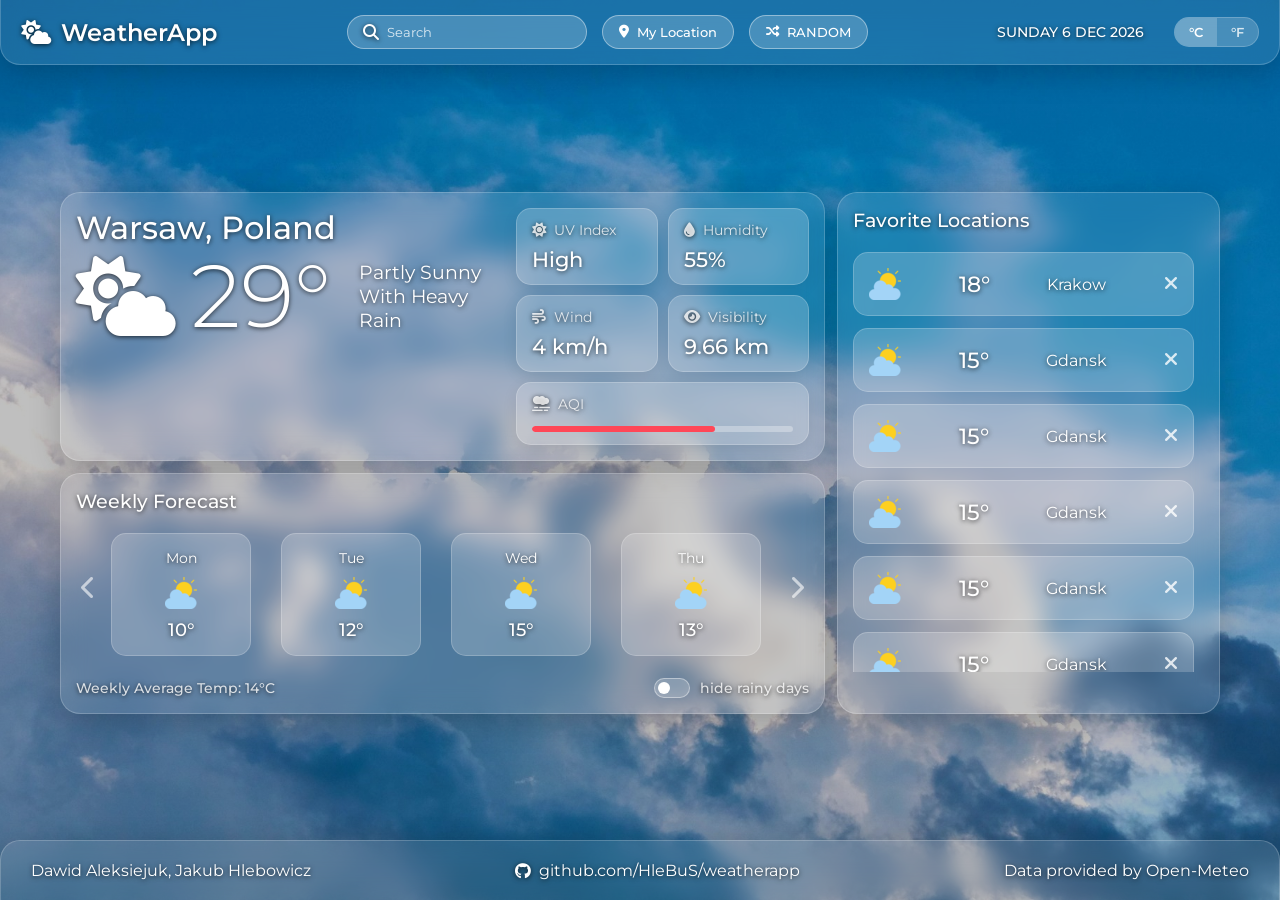
==== index.html @ d28b6c34 "enhance UI interactions and glassmorphism readability" ====
<!DOCTYPE html>
<html lang="en">
<head>
    <title>Weather App</title>
    <meta name="author" content="Dawid Aleksiejuk, Jakub Hlebowicz">
    <meta name="description" content="Minimalistic weather web app built with HTML, CSS and JavaScript. Uses wttr.in API, async data fetching, localStorage, weekly forecast and favourite cities.">    
    <meta name="robots" content="index, follow">

    <meta charset="UTF-8">
    <meta name="viewport" content="width=device-width, initial-scale=1.0">
    <meta http-equiv="X-UA-Compatible" content="IE=edge">
    <!-- Weather icons created by iconixar - Flaticon -->
    <link rel="shortcut icon" href="img/favicon.ico" type="image/x-icon">

    <link rel="stylesheet" href="css/style.css">
    <link rel="preconnect" href="https://fonts.googleapis.com">
    <link rel="preconnect" href="https://fonts.gstatic.com" crossorigin>
    <link href="https://fonts.googleapis.com/css2?family=Montserrat:ital,wght@0,100..900;1,100..900&display=swap" rel="stylesheet">
    <link rel="stylesheet" href="https://cdnjs.cloudflare.com/ajax/libs/font-awesome/6.5.0/css/all.min.css">

    <script src="js/script.js" defer></script>
</head>

<body>
    <!-- Header -->
    <header class="header">
        <!-- Navbar -->
        <nav class="navbar glass-panel" aria-label="Main navigation">
            <div class="navbar-logo logo">
                <i class="fa-solid fa-cloud-sun" aria-hidden="true"></i> 
               <a href="index.html" aria-label="WeatherApp Home"><span>WeatherApp</span></a>
            </div>

            <div class="navbar-actions desktop-only">
                <div class="search-bar">
                    <i class="fa-solid fa-magnifying-glass" aria-hidden="true"></i>
                    <input type="text" placeholder="Search" aria-label="Search city">
                </div>

                <button class="btn">
                    <i class="fa-solid fa-location-dot" aria-hidden="true"></i> My Location
                </button>

                <button class="btn">
                    <i class="fa-solid fa-shuffle" aria-hidden="true"></i> RANDOM
                </button>
            </div>

            <div class="navbar-info desktop-only">
                <span class="date">THURSDAY, 4 DEC 2025</span>
                <div class="divider" aria-hidden="true"></div> 
                <div class="unit-toggle" role="group" aria-label="Temperature units">
                    <button class="unit-btn is-active" aria-pressed="true">°C</button> 
                    <button class="unit-btn" aria-pressed="false">°F</button>
                </div>
            </div>

            <button class="hamburger mobile-only" aria-label="Open mobile menu" aria-expanded="false" aria-controls="mobileMenu">
                <i class="fa-solid fa-bars" aria-hidden="true"></i>
            </button>
        </nav>
    </header>

    <!-- Main Container Start-->
    <main class="container">
        <div class="layout-grid">
            <!-- Weather Dashboard -->
            <section id="weather-dashboard" class="weather-dashboard">
                <div class="mobile-actions mobile-only">
                    <div class="search-bar">
                        <i class="fa-solid fa-magnifying-glass" aria-hidden="true"></i>
                        <input type="text" placeholder="Search" aria-label="Search city">
                    </div>
                    <div class="mobile-btns">
                        <button class="btn"><i class="fa-solid fa-location-dot" aria-hidden="true"></i> My Location</button>
                        <button class="btn"><i class="fa-solid fa-shuffle" aria-hidden="true"></i> RANDOM</button>
                    </div>
                </div>

                <div class="weather-card glass-panel">
                    
                    <div class="dashboard-inner">
        
                        <div class="dashboard-left">
                            <h1 class="location">Warsaw, Poland</h1>
                            
                            <div class="current-weather">
                                <i class="fa-solid fa-cloud-sun weather-icon" style="font-size: 5rem;" aria-hidden="true"></i> 
                                <span class="temperature">29&deg;</span>
                                <p class="condition">Partly Sunny With Heavy Rain</p>
                            </div>
                        </div>

                        <button class="details-toggle mobile-only" aria-expanded="false">
                            Show details... <i class="fa-solid fa-chevron-right" aria-hidden="true"></i>
                        </button>

                        <div class="details-grid">
                            <div class="detail-box">
                                <span class="detail-label"><i class="fa-solid fa-sun" aria-hidden="true"></i> UV Index</span>
                                <span class="detail-value">High</span>
                            </div>
                            <div class="detail-box">
                                <span class="detail-label"><i class="fa-solid fa-droplet" aria-hidden="true"></i> Humidity</span>
                                <span class="detail-value">55%</span>
                            </div>
                            <div class="detail-box">
                                <span class="detail-label"><i class="fa-solid fa-wind" aria-hidden="true"></i> Wind</span>
                                <span class="detail-value">4 km/h</span>
                            </div>
                            <div class="detail-box">
                                <span class="detail-label"><i class="fa-solid fa-eye" aria-hidden="true"></i> Visibility</span>
                                <span class="detail-value">9.66 km</span>
                            </div>
                            <div class="detail-box desktop-only">
                                <span class="detail-label"><i class="fa-solid fa-smog" aria-hidden="true"></i> AQI</span>
                                <div class="progress-bar" role="progressbar" aria-valuenow="70" aria-valuemin="0" aria-valuemax="100" aria-label="Air Quality Index">
                                    <div class="progress-fill" style="width: 70%;"></div>
                                </div>
                            </div>
                        </div>
                        
                    </div>
                </div>
            </section>

            <!-- Weekly Forecast -->
            <section id="weekly-forecast" class="weekly-forecast">
                <div class="forecast-card glass-panel">
                    <h2 class="section-title">Weekly Forecast</h2>

                    <div id="forecast-empty" class="empty-state hidden">
                        <i class="fa-solid fa-cloud-sun" aria-hidden="true"></i>
                        <span>No dry days ahead</span>
                    </div>

                    <div class="carousel-container">
                        <button class="carousel-nav prev" aria-label="Previous forecast days">
                            <i class="fa-solid fa-chevron-left" aria-hidden="true"></i>
                        </button>

                        <div class="carousel-track">
                            <div class="day-card">
                                <span class="day-name">Mon</span>
                                <img src="img/favicon.ico" alt="Rain" class="day-icon">
                                <span class="day-temp">10°</span>
                            </div>
                            <div class="day-card">
                                <span class="day-name">Tue</span>
                                <img src="img/favicon.ico" alt="Sun and clouds" class="day-icon">
                                <span class="day-temp">12°</span>
                            </div>
                            <div class="day-card">
                                <span class="day-name">Wed</span>
                                <img src="img/favicon.ico" alt="Sun and clouds" class="day-icon">
                                <span class="day-temp">15°</span>
                            </div>
                            <div class="day-card">
                                <span class="day-name">Thu</span>
                                <img src="img/favicon.ico" alt="Rain" class="day-icon">
                                <span class="day-temp">13°</span>
                            </div>
                            <div class="day-card">
                                <span class="day-name">Fri</span>
                                <img src="img/favicon.ico" alt="Cloudy" class="day-icon">
                                <span class="day-temp">13°</span>
                            </div>
                            <div class="day-card">
                                <span class="day-name">Sat</span>
                                <img src="img/favicon.ico" alt="Sun and clouds" class="day-icon">
                                <span class="day-temp">16°</span>
                            </div>
                            <div class="day-card">
                                <span class="day-name">Sun</span>
                                <img src="img/favicon.ico" alt="Sun and clouds" class="day-icon">
                                <span class="day-temp">19°</span>
                            </div>
                        </div>

                        <button class="carousel-nav next" aria-label="Next forecast days">
                            <i class="fa-solid fa-chevron-right" aria-hidden="true"></i>
                        </button>
                    </div>

                    <div class="forecast-footer">
                        <span class="avg-temp">Weekly Average Temp: 14°C</span>
                        <div class="rain-filter">
                            <label class="toggle-switch" for="hideRainToggle">
                                <input type="checkbox" id="hideRainToggle" aria-label="Hide rainy days">
                                <span class="slider" aria-hidden="true"></span>
                            </label>
                            <span class="filter-label" aria-hidden="true">hide rainy days</span>
                        </div>
                    </div>
                </div>
            </section>

            <!-- Favourite Locations  -->
            <aside id="favourite-locations" class="favourite-locations">
                <div class="favourites-card glass-panel">
                    <h2 class="section-title">Favorite Locations</h2>
                    <div class="fav-list">
                        <div id="fav-empty" class="empty-state hidden">
                            <i class="fa-solid fa-map-location-dot" aria-hidden="true"></i>
                            <span>No favourite locations</span>
                        </div>
                        <div class="fav-item">
                            <img src="img/favicon.ico" alt="Rain" class="fav-icon">
                            <span class="fav-temp">18°</span>
                            <span class="fav-city">Krakow</span>
                            <button class="fav-remove" aria-label="Remove Krakow"><i class="fa-solid fa-xmark" aria-hidden="true"></i></button>
                        </div>
                        <div class="fav-item">
                            <img src="img/favicon.ico" alt="Rain" class="fav-icon">
                            <span class="fav-temp">15°</span>
                            <span class="fav-city">Gdansk</span>
                            <button class="fav-remove" aria-label="Remove Gdansk"><i class="fa-solid fa-xmark" aria-hidden="true"></i></button>
                        </div>
                        <div class="fav-item">
                            <img src="img/favicon.ico" alt="Rain" class="fav-icon">
                            <span class="fav-temp">15°</span>
                            <span class="fav-city">Gdansk</span>
                            <button class="fav-remove" aria-label="Remove Gdansk"><i class="fa-solid fa-xmark" aria-hidden="true"></i></button>
                        </div>
                        <div class="fav-item">
                            <img src="img/favicon.ico" alt="Rain" class="fav-icon">
                            <span class="fav-temp">15°</span>
                            <span class="fav-city">Gdansk</span>
                            <button class="fav-remove" aria-label="Remove Gdansk"><i class="fa-solid fa-xmark" aria-hidden="true"></i></button>
                        </div>
                        <div class="fav-item">
                            <img src="img/favicon.ico" alt="Rain" class="fav-icon">
                            <span class="fav-temp">15°</span>
                            <span class="fav-city">Gdansk</span>
                            <button class="fav-remove" aria-label="Remove Gdansk"><i class="fa-solid fa-xmark" aria-hidden="true"></i></button>
                        </div>
                        <div class="fav-item">
                            <img src="img/favicon.ico" alt="Rain" class="fav-icon">
                            <span class="fav-temp">15°</span>
                            <span class="fav-city">Gdansk</span>
                            <button class="fav-remove" aria-label="Remove Gdansk"><i class="fa-solid fa-xmark" aria-hidden="true"></i></button>
                        </div>
                        <div class="fav-item">
                            <img src="img/favicon.ico" alt="Rain" class="fav-icon">
                            <span class="fav-temp">21°</span>
                            <span class="fav-city">Wroclaw</span>
                            <button class="fav-remove" aria-label="Remove Wroclaw"><i class="fa-solid fa-xmark" aria-hidden="true"></i></button>
                        </div>
                        <div class="fav-item">
                            <img src="img/favicon.ico" alt="Rain" class="fav-icon">
                            <span class="fav-temp">16°</span>
                            <span class="fav-city">Bialystok</span>
                            <button class="fav-remove" aria-label="Remove Bialystok"><i class="fa-solid fa-xmark" aria-hidden="true"></i></button>
                        </div>
                    </div>
                </div>
            </aside>
        </div>
    </main>

    <!-- Footer -->
    <footer class="footer glass-panel">
        <span class="footer-item">Dawid Aleksiejuk, Jakub Hlebowicz</span>
        <a href="https://github.com/HIeBuS/Projekt-Aplikacja-Pogodowa" target="_blank" rel="noopener noreferrer" class="footer-item footer-link" aria-label="GitHub repository">
            <i class="fa-brands fa-github" aria-hidden="true"></i> github.com/HleBuS/weatherapp
        </a>
        <a href="https://open-meteo.com/" target="_blank" rel="noopener noreferrer" class="footer-item footer-link" aria-label="Open-Meteo API website">
            Data provided by Open-Meteo
        </a>
    </footer>

    <!-- Mobile Fullscreen Menu Overlay -->
    <div class="mobile-menu-overlay glass-panel" id="mobileMenu" aria-hidden="false">
        <div class="overlay-content">
            <div class="overlay-header">
                <span class="overlay-date">THURSDAY, 4 DEC 2025</span>
                <div class="unit-toggle overlay-toggle" role="group" aria-label="Temperature units">
                    <button class="unit-btn is-active" aria-pressed="true">°C</button>
                    <button class="unit-btn" aria-pressed="false">°F</button>
                </div>
            </div>
            <nav class="overlay-nav" aria-label="Mobile navigation">
                <a href="#weather-dashboard" class="overlay-link">Dashboard</a>
                <a href="#weekly-forecast" class="overlay-link">Weekly Forecast</a>
                <a href="#favourite-locations" class="overlay-link">Favourites</a>
            </nav>
            <a href="https://github.com/HIeBuS/Projekt-Aplikacja-Pogodowa" target="_blank" rel="noopener noreferrer" class="footer-item footer-link" aria-label="GitHub repository">
                <i class="fa-brands fa-github" aria-hidden="true"></i> Aplikacja Pogodowa
            </a>
            <div class="overlay-footer logo">
                <i class="fa-solid fa-cloud-sun" aria-hidden="true"></i>
                <a href="index.html" aria-label="Home page"><span>WeatherApp</span></a>
            </div>
        </div>
    </div>
</body>
</html>
---- css/style.css ----
/* Variables & Global styles */
:root {
    --font-primary: 'Montserrat', sans-serif;
    
    --text-primary: #ffffff;
    --text-secondary: rgba(255, 255, 255, 0.8);
    
    --bg-primary: rgba(255, 255, 255, 0.1);
    --bg-secondary: rgba(255, 255, 255, 0.2);
    --bg-overlay: rgba(0, 0, 0, 0.4);
    
    --border-primary: rgba(255, 255, 255, 0.2);
    --border-secondary: rgba(255, 255, 255, 0.4);
    
    --shadow-primary: 0 8px 32px 0 rgba(0, 0, 0, 0.2); 
    --blur-primary: blur(12px);
    
    --transition-fast: 0.2s ease;
    --transition-smooth: 0.4s ease-in-out;
}

* {
    margin: 0;
    padding: 0;
    box-sizing: border-box;
}

html, body {
    scroll-behavior: smooth;
    width: 100%;
    overflow-x: hidden;
    position: relative;
}

body {
    font-family: var(--font-primary);
    color: var(--text-primary);
    background-color: #2c3e50;
    background-image: linear-gradient(rgba(0, 0, 0, 0.25), rgba(0, 0, 0, 0.25)), url('../img/bg-sun.jpg');
    background-size: cover;
    background-position: center;
    background-attachment: fixed;
    min-height: 100vh;
    display: flex;
    flex-direction: column;
    text-shadow: 0 1px 5px rgba(0, 0, 0, 0.75);
    width: 100%;
    max-width: 100%;
    overflow-x: hidden;
}

/* Utilities */
.desktop-only { display: none !important; }
.mobile-only { display: flex !important; }

/* Header & Mobile Menu Overlay */
.header {
    position: fixed;
    top: 0;
    left: 0;
    width: 100%;
    z-index: 1000;
}

.mobile-menu-overlay {
    display: none;
    position: fixed;
    top: 0;
    left: 0;
    width: 100%;
    height: 100%;
    z-index: 100;
    flex-direction: column;
    border-radius: 0;
    border: none;
    background: var(--bg-overlay);
    backdrop-filter: var(--blur-primary);
    opacity: 0;
    transition: opacity var(--transition-smooth);
}

.mobile-menu-overlay.is-active { 
    display: flex !important; 
    opacity: 1;
}

.overlay-content {
    display: flex;
    flex-direction: column;
    height: 100%;
    padding: 80px 20px 20px; 
    transform: translateY(-20px);
    transition: transform var(--transition-smooth);
}

.mobile-menu-overlay.is-active .overlay-content {
    transform: translateY(0);
}

.overlay-header {
    display: flex;
    flex-direction: column;
    align-items: center;
    gap: 15px;
    margin-bottom: 20px;
}

.overlay-date {
    font-size: 1.2rem;
    font-weight: 500;
}

.overlay-nav {
    display: flex;
    flex-direction: column;
    align-items: center;
    justify-content: center;
    gap: 30px;
    margin-top: 40px; 
}

.overlay-link {
    color: var(--text-primary);
    text-decoration: none;
    font-size: 1.2rem;
    font-weight: 600;
    text-transform: uppercase;
    letter-spacing: 1px;
    position: relative;
    padding: 5px 0;
    transition: color var(--transition-fast);
}

.overlay-link::after {
    content: '';
    position: absolute;
    bottom: 0;
    left: 0;
    width: 0;
    height: 2px;
    background-color: var(--text-primary);
    transition: width var(--transition-fast);
}

.overlay-link:hover {
    color: #fff;
}

.overlay-link:hover::after {
    width: 100%;
}

.overlay-link.active {
    color: #fff;
}
.overlay-link.active::after {
    width: 100%;
}

.mobile-menu-overlay .footer-item {
    border: none;
    padding: 0;
    margin: auto 0; 
    display: flex;
    justify-content: center;
}

.mobile-menu-overlay .footer-link {
    color: var(--text-primary);
    font-size: 1rem;
    font-weight: 500;
    transition: opacity var(--transition-fast);
}

.mobile-menu-overlay .footer-link:hover {
    opacity: 0.7;
}

.overlay-footer {
    display: flex;
    justify-content: center;
    align-items: center;
    gap: 10px;
    font-size: 1.2rem;
    font-weight: 600;
    padding-bottom: 10px; 
}

/* Layout & Glassmorphism */
.container {
    width: 100%;
    max-width: 1200px;
    margin: 60px auto 25px; 
    padding: 10px 20px;
    flex: 1;
    display: flex;
    flex-direction: column;
    opacity: 0;
    animation: fadeIn var(--transition-smooth) forwards;
}

@keyframes fadeIn {
    from { opacity: 0; transform: translateY(10px); }
    to { opacity: 1; transform: translateY(0); }
}

.layout-grid {
    display: grid;
    grid-template-areas:
        "dashboard"
        "forecast"
        "favourites";
    gap: 25px;
    width: 100%;
    max-width: 100%;
}

.weather-dashboard { 
    grid-area: dashboard; 
    min-width: 0; 
    max-width: 100%; 
}

.weekly-forecast { 
    grid-area: forecast; 
    min-width: 0; 
    max-width: 100%;
}

.favourite-locations { 
    grid-area: favourites; 
    display: flex; 
    min-width: 0; 
    max-width: 100%;
}

.favourite-locations .glass-panel { flex: 1; }

.glass-panel {
    background: var(--bg-primary);
    border: 1px solid var(--border-primary);
    border-radius: 20px;
    padding: 15px;
    backdrop-filter: var(--blur-primary);
    -webkit-backdrop-filter: var(--blur-primary);
    box-shadow: var(--shadow-primary);
    min-width: 0;
    max-width: 100%;
    transition: background-color var(--transition-fast), border-color var(--transition-fast);
}

/* Navigation bar */
.navbar {
    display: flex;
    justify-content: space-between;
    align-items: center;
    padding: 15px 20px;
    border-bottom: 1px solid var(--border-primary);
    border-radius: 0 0 20px 20px;
    border-top: none;
    width: 100%;
    max-width: 100%;
    transition: background-color var(--transition-fast);
}

.navbar-logo {
    font-size: 1.5rem;
    font-weight: 600;
    display: flex;
    align-items: center;
    gap: 10px;
}

.logo {
    cursor: pointer;
    transition: transform var(--transition-fast);
}

.logo a { text-decoration: none; color: var(--text-primary); }

.logo:hover {
    transform: scale(1.05);
}

.navbar-actions {
    display: flex;
    align-items: center;
    gap: 15px;
}

.navbar-info {
    display: flex;
    align-items: center;
    gap: 15px;
    font-size: 0.9rem;
    font-weight: 500;
}

.search-bar {
    display: flex;
    align-items: center;
    background: var(--bg-secondary);
    border: 1px solid var(--border-secondary);
    padding: 8px 15px;
    border-radius: 20px;
    gap: 8px;
    width: 100%;
    min-width: 0;
    transition: border-color var(--transition-fast), box-shadow var(--transition-fast);
}

.search-bar:focus-within {
    border-color: rgba(255, 255, 255, 0.7);
    box-shadow: 0 0 10px rgba(255, 255, 255, 0.1);
}

.search-bar input {
    background: transparent;
    border: none;
    color: var(--text-primary);
    outline: none;
    font-family: inherit;
    width: 100%;
    min-width: 0;
}

.search-bar input::placeholder { color: var(--text-secondary); }

.btn {
    background: var(--bg-secondary);
    color: var(--text-primary);
    border: 1px solid var(--border-secondary);
    padding: 8px 16px;
    border-radius: 20px;
    cursor: pointer;
    font-family: inherit;
    font-weight: 500;
    display: flex;
    align-items: center;
    justify-content: center;
    gap: 8px;
    white-space: nowrap;
    transition: background-color var(--transition-fast), transform var(--transition-fast), box-shadow var(--transition-fast);
}

.btn:hover {
    background: rgba(255, 255, 255, 0.3);
    transform: translateY(-2px);
    box-shadow: 0 4px 12px rgba(0, 0, 0, 0.15);
}

.btn:active {
    transform: translateY(0);
}

.unit-toggle {
    display: flex;
    background: var(--bg-secondary);
    border-radius: 20px;
    border: 1px solid var(--border-primary);
    overflow: hidden;
}

.unit-btn {
    background: transparent;
    border: none;
    color: var(--text-secondary);
    padding: 6px 14px;
    cursor: pointer;
    font-family: inherit;
    font-weight: 600;
    transition: background-color var(--transition-fast), color var(--transition-fast);
}

.unit-btn:hover:not(.is-active) {
    background: rgba(255, 255, 255, 0.1);
    color: #fff;
}

.unit-btn.is-active {
    background: rgba(255, 255, 255, 0.2);
    color: var(--text-primary);
}

.hamburger {
    background: none;
    border: none;
    color: var(--text-primary);
    font-size: 1.5rem;
    cursor: pointer;
    transition: transform var(--transition-fast);
}

.hamburger:hover {
    transform: scale(1.1);
}

.hamburger.is-active {
    transform: rotate(90deg);
}

/* Weather dashboard */
.mobile-actions {
    display: flex;
    flex-direction: column;
    gap: 10px;
    margin-bottom: 15px;
}

.mobile-btns {
    display: flex;
    gap: 10px;
    flex-wrap: wrap;
}

.mobile-btns .btn { flex: 1; min-width: 0; }

.weather-card {
    display: flex;
    flex-direction: column;
    gap: 0;
}

.dashboard-left {
    display: flex;
    flex-direction: column;
    gap: 5px;
}

.location {
    font-size: 2rem;
    font-weight: 500;
    margin-bottom: 0;
    word-wrap: break-word;
}

.dashboard-inner {
    display: flex;
    flex-direction: column;
    gap: 20px;
    margin-top: 0;
}

.current-weather {
    display: flex;
    align-items: center;
    flex-wrap: wrap;
    gap: 15px;
    min-width: 0;
}

.weather-icon { 
    width: 100px; 
    max-width: 100%; 
    height: auto; 
    transition: transform 0.3s ease;
}

.weather-icon:hover {
    transform: scale(1.1) rotate(5deg);
}

.temperature {
    font-size: 5.5rem;
    font-weight: 300;
    line-height: 1;
}

.condition {
    font-size: 1.2rem;
    font-weight: 400;
    color: var(--text-primary);
    max-width: 100%;
    word-wrap: break-word;
    margin-left: 1vw;
}

.details-toggle {
    background: none;
    border: none;
    color: var(--text-primary);
    font-size: 0.9rem;
    cursor: pointer;
    display: flex;
    align-items: center;
    justify-content: center;
    gap: 5px;
    font-family: inherit;
    padding: 10px 0;
    transition: opacity var(--transition-fast);
}

.details-toggle:hover {
    opacity: 0.8;
}

.details-toggle i {
    transition: transform var(--transition-fast);
}

.details-toggle.is-open i {
    transform: rotate(90deg);
}

.details-hidden { display: none !important; }

.details-grid {
    display: grid;
    grid-template-columns: repeat(2, 1fr);
    gap: 10px;
}

.detail-box {
    background: var(--bg-secondary);
    padding: 12px 15px;
    border-radius: 15px;
    display: flex;
    flex-direction: column;
    gap: 8px;
    border: 1px solid var(--border-primary);
    box-shadow: 0 4px 15px rgba(0, 0, 0, 0.08);
    min-width: 0;
    word-wrap: break-word;
    transition: transform var(--transition-fast), background-color var(--transition-fast);
}

.detail-box:hover {
    transform: translateY(-3px);
    background: rgba(255, 255, 255, 0.25);
}

.detail-box:last-child { grid-column: span 2; }

.detail-label {
    font-size: 0.9rem;
    color: var(--text-secondary);
    display: flex;
    align-items: center;
    gap: 8px;
}

.detail-value { font-size: 1.3rem; font-weight: 500; }

.progress-bar {
    height: 6px;
    background: rgba(255, 255, 255, 0.3);
    border-radius: 3px;
    margin-top: 5px;
    width: 100%;
    overflow: hidden;
}

.progress-fill {
    height: 100%;
    background: #ff4757;
    border-radius: 3px;
    width: 0; 
    transition: width 1s ease-out; 
}

/* Weekly forecast */
.weekly-forecast .glass-panel {
    display: flex;
    flex-direction: column;
    gap: 15px;
}

.section-title {
    font-size: 1.2rem;
    font-weight: 500;
}

.carousel-container {
    display: flex;
    align-items: center;
    gap: 10px;
    min-width: 0;
    width: 100%;
}

.carousel-nav {
    background: none;
    border: none;
    color: var(--text-primary);
    font-size: 1.5rem;
    cursor: pointer;
    opacity: 0.6;
    padding: 0 5px;
    transition: opacity var(--transition-fast), transform var(--transition-fast);
}

.carousel-nav:hover {
    opacity: 1;
    transform: scale(1.1);
}

.carousel-nav:active {
    transform: scale(0.95);
}

.carousel-track {
    display: flex;
    gap: 20px;
    overflow-x: scroll;
    padding-top: 5px;
    padding-bottom: 10px;
    scrollbar-width: thin;
    max-width: 100%;
    margin-bottom: -2vh;
    scroll-behavior: smooth;
}

.day-card {
    background: var(--bg-secondary);
    border: 1px solid var(--border-primary);
    border-radius: 15px;
    padding: 15px 10px;
    display: flex;
    flex-direction: column;
    align-items: center;
    gap: 10px;
    min-width: 90px;
    transition: transform var(--transition-fast), background-color var(--transition-fast), box-shadow var(--transition-fast);
}

.day-card:hover {
    transform: translateY(-5px);
    background: rgba(255, 255, 255, 0.3);
    box-shadow: 0 6px 20px rgba(0, 0, 0, 0.15);
}

.day-name { font-size: 0.9rem; }
.day-temp { font-size: 1.1rem; font-weight: 500; }

.forecast-footer {
    display: flex;
    justify-content: space-between;
    align-items: center;
    margin-top: 15px;
    font-size: 0.85rem;
    color: var(--text-secondary);
    font-weight: 500;
}

.rain-filter {
    display: flex;
    align-items: center;
    gap: 10px;
    cursor: pointer;
    transition: opacity var(--transition-fast);
}

.rain-filter:hover {
    opacity: 0.8;
}

.toggle-switch {
    position: relative;
    display: inline-block;
    width: 36px;
    height: 20px;
}

.toggle-switch input {
    opacity: 0;
    width: 0;
    height: 0;
    margin: 0;
}

.slider {
    position: absolute;
    cursor: pointer;
    top: 0; left: 0; right: 0; bottom: 0;
    background: var(--bg-secondary);
    border: 1px solid var(--border-secondary);
    border-radius: 20px;
    transition: var(--transition-fast);
}

.slider:before {
    position: absolute;
    content: "";
    height: 12px;
    width: 12px;
    left: 3px;
    bottom: 3px;
    background: var(--text-primary);
    border-radius: 50%;
    transition: var(--transition-fast);
}

input:checked + .slider {
    background: rgba(255, 255, 255, 0.4);
    border-color: rgba(255, 255, 255, 0.6);
}

input:checked + .slider:before { transform: translateX(16px); }

/* Favourite locations */

.fav-list {
    display: flex;
    flex-direction: column;
    gap: 12px;
    max-height: 420px;
    overflow-y: scroll;
    padding-right: 10px;
}

.fav-item {
    background: var(--bg-secondary);
    border: 1px solid var(--border-primary);
    border-radius: 15px;
    padding: 15px;
    display: flex;
    align-items: center;
    justify-content: space-between;
    transition: transform var(--transition-fast), background-color var(--transition-fast), opacity var(--transition-fast);
}

.fav-item:hover {
    transform: translateX(5px);
    background: rgba(255, 255, 255, 0.25);
}

.favourite-locations h2 { margin-bottom: 20px; }

.fav-temp { font-size: 1.4rem; font-weight: 500; }
.fav-city { font-size: 1rem; }

.fav-remove {
    background: none;
    border: none;
    color: var(--text-secondary);
    font-size: 1.2rem;
    cursor: pointer;
    transition: color var(--transition-fast), transform var(--transition-fast);
}

.fav-remove:hover {
    color: #ff4757;
    transform: scale(1.2) rotate(90deg);
}

/* Footer */
.footer {
    display: flex;
    flex-direction: column;
    justify-content: center;
    align-items: center;
    gap: 0;
    border-radius: 20px 20px 0 0;
    border-bottom: none;
    padding: 20px 30px;
    margin-top: auto;
    width: 100%;
    max-width: 100%;
}

.footer-item {
    width: 100%;
    padding: 15px 0;
    border-bottom: 1px solid var(--border-secondary);
    display: flex;
    justify-content: center;
    text-align: center;
}

.footer-item:first-child {
    padding-top: 0; 
}

.footer-item:last-child {
    border-bottom: none;
    padding-bottom: 0;
}

.footer-link {
    color: var(--text-primary);
    text-decoration: none;
    display: flex;
    align-items: center;
    gap: 8px;
    transition: opacity var(--transition-fast), color var(--transition-fast);
}

.footer-link:hover {
    opacity: 0.8;
    color: #e0e0e0;
}

.footer-link i {
    transition: transform var(--transition-fast);
}

.footer-link:hover i {
    transform: rotate(360deg);
}

/* Desktop media queries */
@media (min-width: 1024px) {
    html, body { overflow: hidden; }

    .header { position: relative; } 

    .desktop-only { display: flex !important; }
    .mobile-only { display: none !important; }
    .mobile-menu-overlay { display: none !important; } 
    .mobile-menu-overlay.is-active { display: none !important; }

    .container {
        display: flex;
        flex-direction: column;
        justify-content: center;
        padding-top: 2vh;
        padding-bottom: 1.8vh;
        margin: 0 auto;
    }

    .layout-grid {
        grid-template-columns: 2fr 1fr;
        grid-template-areas:
            "dashboard favourites"
            "forecast  favourites";
        gap: 12px;
    }

    .weather-dashboard { align-self: start; }

    .dashboard-inner {
        flex-direction: row;
        justify-content: space-between;
        align-items: flex-start;
        margin-top: 0;
    }

    .dashboard-left { flex: 1; }
    .details-grid { width: 40%; margin-top: 0; }
    .current-weather { margin-top: 0; flex-wrap: nowrap; }

    .carousel-track { gap: 30px; }
    .day-card { min-width: 140px; }

    .footer {
        flex-direction: row;
        justify-content: space-between;
        padding: 20px 30px;
    }

    .footer-item {
        width: auto;
        padding: 0;
        border: none;
    }
}

/* scrollbar */
.fav-list,
.carousel-track {
    scrollbar-width: thin;
    scrollbar-color: rgba(255, 255, 255, 0.3) transparent;
}

.fav-list::-webkit-scrollbar,
.carousel-track::-webkit-scrollbar {
    width: 6px;  
    height: 6px; 
}

.fav-list::-webkit-scrollbar-track,
.carousel-track::-webkit-scrollbar-track {
    background: transparent;
}

.fav-list::-webkit-scrollbar-thumb,
.carousel-track::-webkit-scrollbar-thumb {
    background: rgba(255, 255, 255, 0.3);
    border-radius: 10px;
}

.fav-list::-webkit-scrollbar-thumb:hover,
.carousel-track::-webkit-scrollbar-thumb:hover {
    background: rgba(255, 255, 255, 0.5);
}

/* Empty States */
.empty-state {
    display: grid;
    place-content: center; 
    gap: 15px;
    width: 100%;
    height: 100%;
    min-height: 140px;
    
    color: var(--text-secondary); 
    text-align: center;
    font-weight: 500;
    font-size: 1.1rem;
    text-shadow: 0 4px 15px var(--shadow-primary); 
}

.empty-state i {
    font-size: 2.5rem;
    opacity: 0.9;
}

.hidden {
    display: none !important;
}

.fav-list {
    display: flex;
    flex-direction: column;
    flex: 1; 
}

#fav-empty {
    margin-top: 80px
}
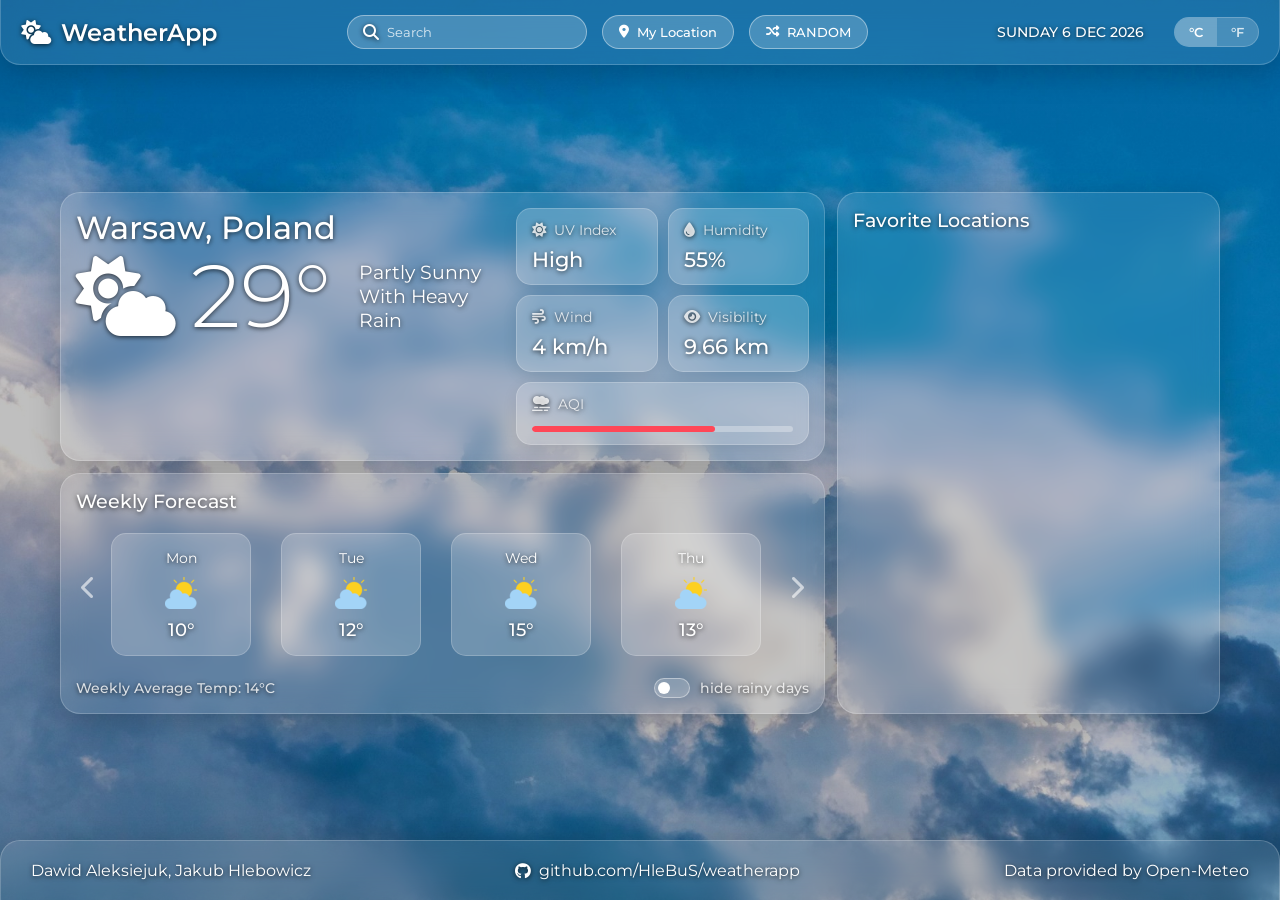
==== commit 3b0a69fe: "usuniecie danych statycznych z html" ====
--- a/index.html
+++ b/index.html
@@ -82,12 +82,12 @@
                     <div class="dashboard-inner">
         
                         <div class="dashboard-left">
-                            <h1 class="location">Warsaw, Poland</h1>
+                            <h1 class="location"></h1>
                             
                             <div class="current-weather">
                                 <i class="fa-solid fa-cloud-sun weather-icon" style="font-size: 5rem;" aria-hidden="true"></i> 
-                                <span class="temperature">29&deg;</span>
-                                <p class="condition">Partly Sunny With Heavy Rain</p>
+                                <span class="temperature"></span>
+                                <p class="condition"></p>
                             </div>
                         </div>
 
@@ -98,21 +98,21 @@
                         <div class="details-grid">
                             <div class="detail-box">
                                 <span class="detail-label"><i class="fa-solid fa-sun" aria-hidden="true"></i> UV Index</span>
-                                <span class="detail-value">High</span>
+                                <span class="detail-value"></span>
                             </div>
                             <div class="detail-box">
                                 <span class="detail-label"><i class="fa-solid fa-droplet" aria-hidden="true"></i> Humidity</span>
-                                <span class="detail-value">55%</span>
+                                <span class="detail-value"></span>
                             </div>
                             <div class="detail-box">
                                 <span class="detail-label"><i class="fa-solid fa-wind" aria-hidden="true"></i> Wind</span>
-                                <span class="detail-value">4 km/h</span>
+                                <span class="detail-value"></span>
                             </div>
                             <div class="detail-box">
                                 <span class="detail-label"><i class="fa-solid fa-eye" aria-hidden="true"></i> Visibility</span>
-                                <span class="detail-value">9.66 km</span>
-                            </div>
-                            <div class="detail-box desktop-only">
+                                <span class="detail-value"></span>
+                            </div>
+                            <div class="detail-box">
                                 <span class="detail-label"><i class="fa-solid fa-smog" aria-hidden="true"></i> AQI</span>
                                 <div class="progress-bar" role="progressbar" aria-valuenow="70" aria-valuemin="0" aria-valuemax="100" aria-label="Air Quality Index">
                                     <div class="progress-fill" style="width: 70%;"></div>
@@ -141,39 +141,39 @@
 
                         <div class="carousel-track">
                             <div class="day-card">
-                                <span class="day-name">Mon</span>
+                                <span class="day-name"></span>
                                 <img src="img/favicon.ico" alt="Rain" class="day-icon">
-                                <span class="day-temp">10°</span>
-                            </div>
-                            <div class="day-card">
-                                <span class="day-name">Tue</span>
-                                <img src="img/favicon.ico" alt="Sun and clouds" class="day-icon">
-                                <span class="day-temp">12°</span>
-                            </div>
-                            <div class="day-card">
-                                <span class="day-name">Wed</span>
-                                <img src="img/favicon.ico" alt="Sun and clouds" class="day-icon">
-                                <span class="day-temp">15°</span>
-                            </div>
-                            <div class="day-card">
-                                <span class="day-name">Thu</span>
+                                <span class="day-temp"></span>
+                            </div>
+                            <div class="day-card">
+                                <span class="day-name"></span>
+                                <img src="img/favicon.ico" alt="Sun and clouds" class="day-icon">
+                                <span class="day-temp"></span>
+                            </div>
+                            <div class="day-card">
+                                <span class="day-name"></span>
+                                <img src="img/favicon.ico" alt="Sun and clouds" class="day-icon">
+                                <span class="day-temp"></span>
+                            </div>
+                            <div class="day-card">
+                                <span class="day-name"></span>
                                 <img src="img/favicon.ico" alt="Rain" class="day-icon">
-                                <span class="day-temp">13°</span>
-                            </div>
-                            <div class="day-card">
-                                <span class="day-name">Fri</span>
+                                <span class="day-temp"></span>
+                            </div>
+                            <div class="day-card">
+                                <span class="day-name"></span>
                                 <img src="img/favicon.ico" alt="Cloudy" class="day-icon">
-                                <span class="day-temp">13°</span>
-                            </div>
-                            <div class="day-card">
-                                <span class="day-name">Sat</span>
-                                <img src="img/favicon.ico" alt="Sun and clouds" class="day-icon">
-                                <span class="day-temp">16°</span>
-                            </div>
-                            <div class="day-card">
-                                <span class="day-name">Sun</span>
-                                <img src="img/favicon.ico" alt="Sun and clouds" class="day-icon">
-                                <span class="day-temp">19°</span>
+                                <span class="day-temp"></span>
+                            </div>
+                            <div class="day-card">
+                                <span class="day-name"></span>
+                                <img src="img/favicon.ico" alt="Sun and clouds" class="day-icon">
+                                <span class="day-temp"></span>
+                            </div>
+                            <div class="day-card">
+                                <span class="day-name"></span>
+                                <img src="img/favicon.ico" alt="Sun and clouds" class="day-icon">
+                                <span class="day-temp"></span>
                             </div>
                         </div>
 
@@ -183,7 +183,7 @@
                     </div>
 
                     <div class="forecast-footer">
-                        <span class="avg-temp">Weekly Average Temp: 14°C</span>
+                        <span class="avg-temp"></span>
                         <div class="rain-filter">
                             <label class="toggle-switch" for="hideRainToggle">
                                 <input type="checkbox" id="hideRainToggle" aria-label="Hide rainy days">
@@ -203,54 +203,6 @@
                         <div id="fav-empty" class="empty-state hidden">
                             <i class="fa-solid fa-map-location-dot" aria-hidden="true"></i>
                             <span>No favourite locations</span>
-                        </div>
-                        <div class="fav-item">
-                            <img src="img/favicon.ico" alt="Rain" class="fav-icon">
-                            <span class="fav-temp">18°</span>
-                            <span class="fav-city">Krakow</span>
-                            <button class="fav-remove" aria-label="Remove Krakow"><i class="fa-solid fa-xmark" aria-hidden="true"></i></button>
-                        </div>
-                        <div class="fav-item">
-                            <img src="img/favicon.ico" alt="Rain" class="fav-icon">
-                            <span class="fav-temp">15°</span>
-                            <span class="fav-city">Gdansk</span>
-                            <button class="fav-remove" aria-label="Remove Gdansk"><i class="fa-solid fa-xmark" aria-hidden="true"></i></button>
-                        </div>
-                        <div class="fav-item">
-                            <img src="img/favicon.ico" alt="Rain" class="fav-icon">
-                            <span class="fav-temp">15°</span>
-                            <span class="fav-city">Gdansk</span>
-                            <button class="fav-remove" aria-label="Remove Gdansk"><i class="fa-solid fa-xmark" aria-hidden="true"></i></button>
-                        </div>
-                        <div class="fav-item">
-                            <img src="img/favicon.ico" alt="Rain" class="fav-icon">
-                            <span class="fav-temp">15°</span>
-                            <span class="fav-city">Gdansk</span>
-                            <button class="fav-remove" aria-label="Remove Gdansk"><i class="fa-solid fa-xmark" aria-hidden="true"></i></button>
-                        </div>
-                        <div class="fav-item">
-                            <img src="img/favicon.ico" alt="Rain" class="fav-icon">
-                            <span class="fav-temp">15°</span>
-                            <span class="fav-city">Gdansk</span>
-                            <button class="fav-remove" aria-label="Remove Gdansk"><i class="fa-solid fa-xmark" aria-hidden="true"></i></button>
-                        </div>
-                        <div class="fav-item">
-                            <img src="img/favicon.ico" alt="Rain" class="fav-icon">
-                            <span class="fav-temp">15°</span>
-                            <span class="fav-city">Gdansk</span>
-                            <button class="fav-remove" aria-label="Remove Gdansk"><i class="fa-solid fa-xmark" aria-hidden="true"></i></button>
-                        </div>
-                        <div class="fav-item">
-                            <img src="img/favicon.ico" alt="Rain" class="fav-icon">
-                            <span class="fav-temp">21°</span>
-                            <span class="fav-city">Wroclaw</span>
-                            <button class="fav-remove" aria-label="Remove Wroclaw"><i class="fa-solid fa-xmark" aria-hidden="true"></i></button>
-                        </div>
-                        <div class="fav-item">
-                            <img src="img/favicon.ico" alt="Rain" class="fav-icon">
-                            <span class="fav-temp">16°</span>
-                            <span class="fav-city">Bialystok</span>
-                            <button class="fav-remove" aria-label="Remove Bialystok"><i class="fa-solid fa-xmark" aria-hidden="true"></i></button>
                         </div>
                     </div>
                 </div>
@@ -273,7 +225,7 @@
     <div class="mobile-menu-overlay glass-panel" id="mobileMenu" aria-hidden="false">
         <div class="overlay-content">
             <div class="overlay-header">
-                <span class="overlay-date">THURSDAY, 4 DEC 2025</span>
+                <span class="overlay-date"></span>
                 <div class="unit-toggle overlay-toggle" role="group" aria-label="Temperature units">
                     <button class="unit-btn is-active" aria-pressed="true">°C</button>
                     <button class="unit-btn" aria-pressed="false">°F</button>
--- a/css/style.css
+++ b/css/style.css
@@ -703,8 +703,6 @@
     display: flex;
     flex-direction: column;
     gap: 12px;
-    max-height: 420px;
-    overflow-y: scroll;
     padding-right: 10px;
 }
 
@@ -839,6 +837,11 @@
     .details-grid { width: 40%; margin-top: 0; }
     .current-weather { margin-top: 0; flex-wrap: nowrap; }
 
+    .fav-list {
+        max-height: 420px;
+        overflow-y: auto;
+    }
+
     .carousel-track { gap: 30px; }
     .day-card { min-width: 140px; }
 
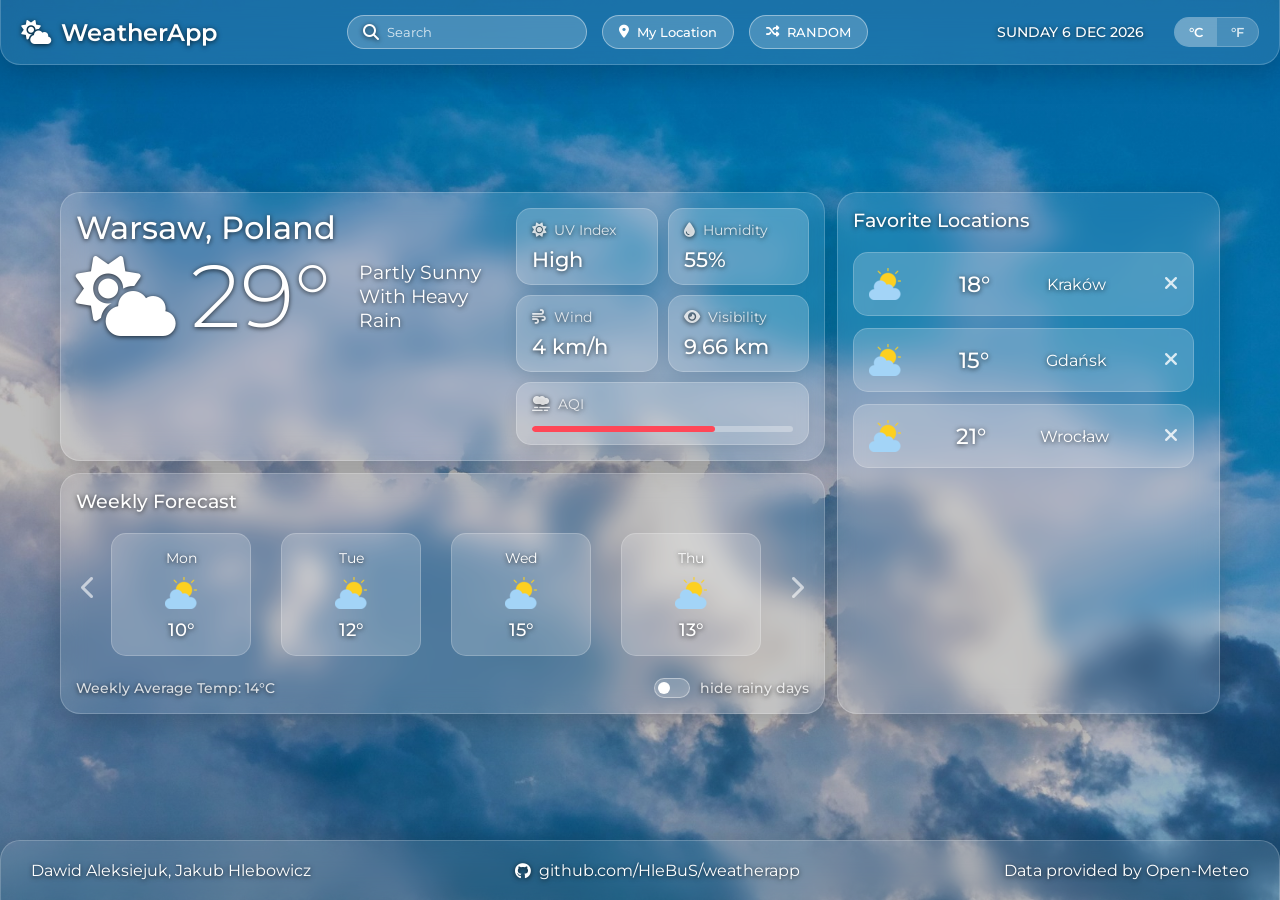
==== commit 078b9cab: "js fixes (innerhtml removed etc)" ====
--- a/index.html
+++ b/index.html
@@ -97,25 +97,25 @@
 
                         <div class="details-grid">
                             <div class="detail-box">
-                                <span class="detail-label"><i class="fa-solid fa-sun" aria-hidden="true"></i> UV Index</span>
-                                <span class="detail-value"></span>
-                            </div>
-                            <div class="detail-box">
-                                <span class="detail-label"><i class="fa-solid fa-droplet" aria-hidden="true"></i> Humidity</span>
-                                <span class="detail-value"></span>
-                            </div>
-                            <div class="detail-box">
-                                <span class="detail-label"><i class="fa-solid fa-wind" aria-hidden="true"></i> Wind</span>
-                                <span class="detail-value"></span>
-                            </div>
-                            <div class="detail-box">
-                                <span class="detail-label"><i class="fa-solid fa-eye" aria-hidden="true"></i> Visibility</span>
-                                <span class="detail-value"></span>
-                            </div>
-                            <div class="detail-box">
-                                <span class="detail-label"><i class="fa-solid fa-smog" aria-hidden="true"></i> AQI</span>
-                                <div class="progress-bar" role="progressbar" aria-valuenow="70" aria-valuemin="0" aria-valuemax="100" aria-label="Air Quality Index">
-                                    <div class="progress-fill" style="width: 70%;"></div>
+                                <span class="detail-label"><i class="fa-solid fa-sun"></i> UV Index</span>
+                                <span class="detail-value" id="uv-val">-</span>
+                            </div>
+                            <div class="detail-box">
+                                <span class="detail-label"><i class="fa-solid fa-droplet"></i> Humidity</span>
+                                <span class="detail-value" id="humidity-val">-</span>
+                            </div>
+                            <div class="detail-box">
+                                <span class="detail-label"><i class="fa-solid fa-wind"></i> Wind</span>
+                                <span class="detail-value" id="wind-val">-</span>
+                            </div>
+                            <div class="detail-box">
+                                <span class="detail-label"><i class="fa-solid fa-eye"></i> Visibility</span>
+                                <span class="detail-value" id="visibility-val">-</span>
+                            </div>
+                            <div class="detail-box">
+                                <span class="detail-label"><i class="fa-solid fa-smog"></i> AQI</span>
+                                <div class="progress-bar" role="progressbar" aria-valuenow="0" aria-valuemin="0" aria-valuemax="100" aria-label="Air Quality Index">
+                                    <div class="progress-fill" style="width: 0%;"></div>
                                 </div>
                             </div>
                         </div>
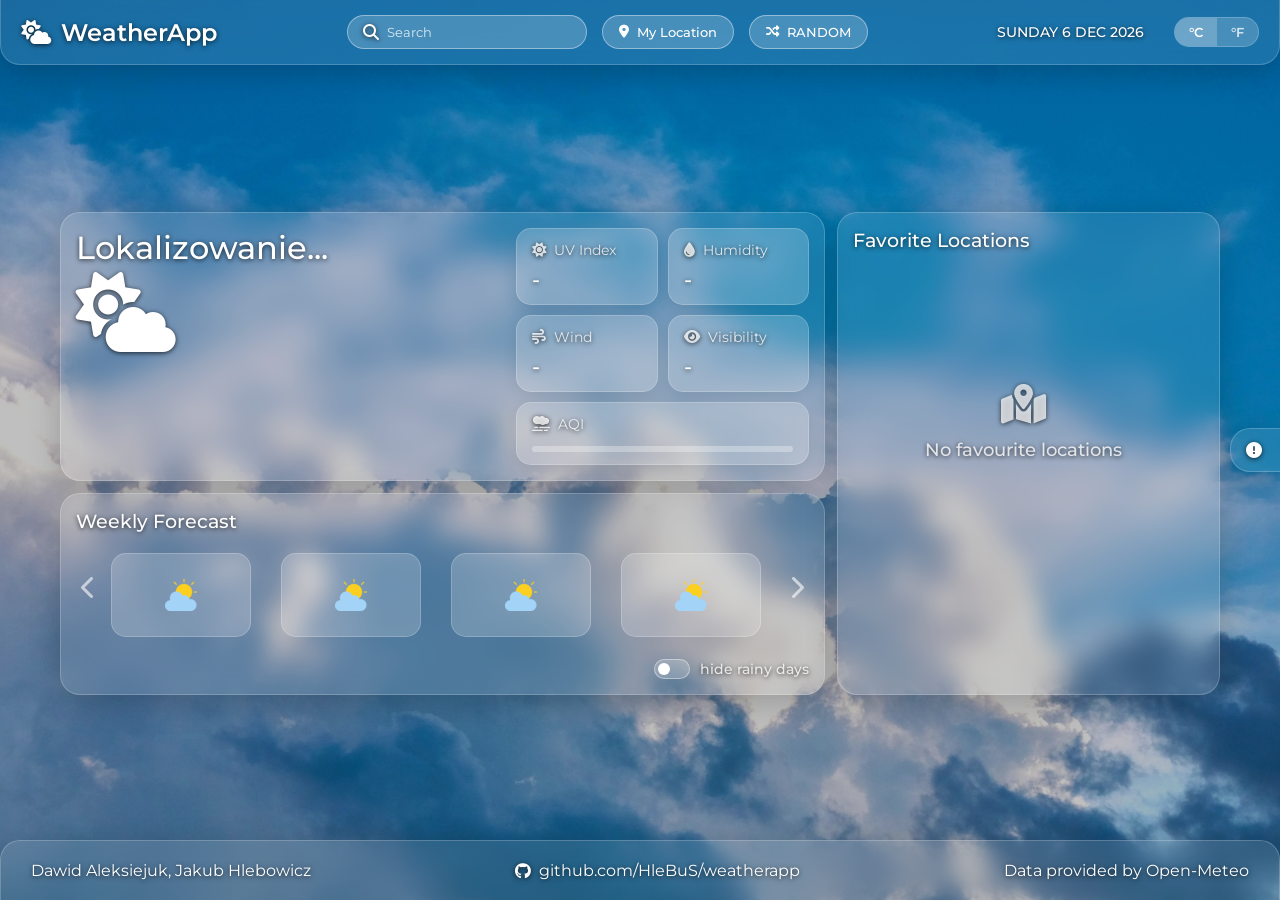
==== commit 83242259: "add bug report form page" ====
--- a/index.html
+++ b/index.html
@@ -245,5 +245,10 @@
             </div>
         </div>
     </div>
+    <!-- Report a bug overlay -->
+    <a href="report.html" class="floating-report-btn" aria-label="Report a bug">
+        <i class="fa-solid fa-circle-exclamation" aria-hidden="true"></i>
+        <span class="btn-text">Report Bug</span>
+    </a>
 </body>
 </html>
--- a/css/style.css
+++ b/css/style.css
@@ -920,4 +920,174 @@
 
 #fav-empty {
     margin-top: 80px
-}+}
+
+/* form + bug report overlay */
+.floating-report-btn {
+    position: fixed;
+    right: 0;
+    top: 50%;
+    transform: translateY(-50%);
+    background: var(--bg-primary);
+    border: 1px solid var(--border-primary);
+    border-right: none;
+    border-radius: 20px 0 0 20px;
+    padding: 12px 15px;
+    display: flex;
+    align-items: center;
+    gap: 10px;
+    color: var(--text-primary);
+    text-decoration: none;
+    z-index: 999;
+    backdrop-filter: var(--blur-primary);
+    -webkit-backdrop-filter: var(--blur-primary);
+    box-shadow: var(--shadow-primary);
+    transition: max-width var(--transition-fast), background-color var(--transition-fast);
+    max-width: 50px;
+    overflow: hidden;
+    white-space: nowrap;
+}
+
+.floating-report-btn .btn-text {
+    opacity: 0;
+    font-size: 0.9rem;
+    font-weight: 600;
+    letter-spacing: 0.5px;
+    transition: opacity var(--transition-fast);
+}
+
+.floating-report-btn:hover {
+    max-width: 180px;
+    background: var(--bg-secondary);
+}
+
+.floating-report-btn:hover .btn-text {
+    opacity: 1;
+}
+
+.report-container {
+    display: flex;
+    justify-content: center;
+    align-items: center;
+    width: 100%;
+    flex: 1;
+    padding: 20px 0;
+}
+
+.report-card {
+    width: 100%;
+    max-width: 600px;
+}
+
+.report-card h2 {
+    margin-bottom: 20px;
+    font-size: 1.5rem;
+    font-weight: 600;
+    text-align: center;
+}
+
+.report-form {
+    display: flex;
+    flex-direction: column;
+    gap: 20px;
+}
+
+.form-group {
+    display: flex;
+    flex-direction: column;
+    gap: 8px;
+}
+
+.form-row {
+    display: grid;
+    grid-template-columns: 1fr 1fr;
+    gap: 15px;
+}
+
+.form-group label {
+    font-size: 0.9rem;
+    font-weight: 500;
+    color: var(--text-secondary);
+}
+
+.form-control {
+    background: var(--bg-secondary);
+    border: 1px solid var(--border-secondary);
+    border-radius: 12px;
+    padding: 10px 15px;
+    color: var(--text-primary);
+    font-family: inherit;
+    font-size: 0.95rem;
+    outline: none;
+    transition: border-color var(--transition-fast), box-shadow var(--transition-fast);
+    width: 100%;
+}
+
+.form-control:focus {
+    border-color: rgba(255, 255, 255, 0.7);
+    box-shadow: 0 0 10px rgba(255, 255, 255, 0.1);
+}
+
+select.form-control option {
+    background: #2c3e50;
+    color: var(--text-primary);
+}
+
+textarea.form-control {
+    resize: none;
+    min-height: 120px;
+}
+
+.form-checkbox-group {
+    display: flex;
+    flex-direction: column;
+    gap: 10px;
+    margin: 5px 0;
+}
+
+.form-checkbox {
+    display: flex;
+    align-items: center;
+    gap: 10px;
+    cursor: pointer;
+    font-size: 0.9rem;
+    color: var(--text-secondary);
+}
+
+.form-checkbox input {
+    width: 18px;
+    height: 18px;
+    cursor: pointer;
+    accent-color: var(--bg-secondary);
+}
+
+.form-group-user {
+    transition: opacity var(--transition-fast), transform var(--transition-fast);
+}
+
+.form-group-user.hidden {
+    display: none !important;
+}
+
+@media (max-width: 1023px) {
+    .floating-report-btn {
+        top: auto;
+        bottom: 85px;
+        right: 20px;
+        transform: none;
+        border-radius: 50%;
+        border: 1px solid var(--border-primary);
+        width: 50px;
+        height: 50px;
+        justify-content: center;
+        padding: 0;
+    }
+    .floating-report-btn:hover {
+        max-width: 50px;
+    }
+    .form-row {
+        grid-template-columns: 1fr;
+        gap: 20px;
+    }
+}
+
